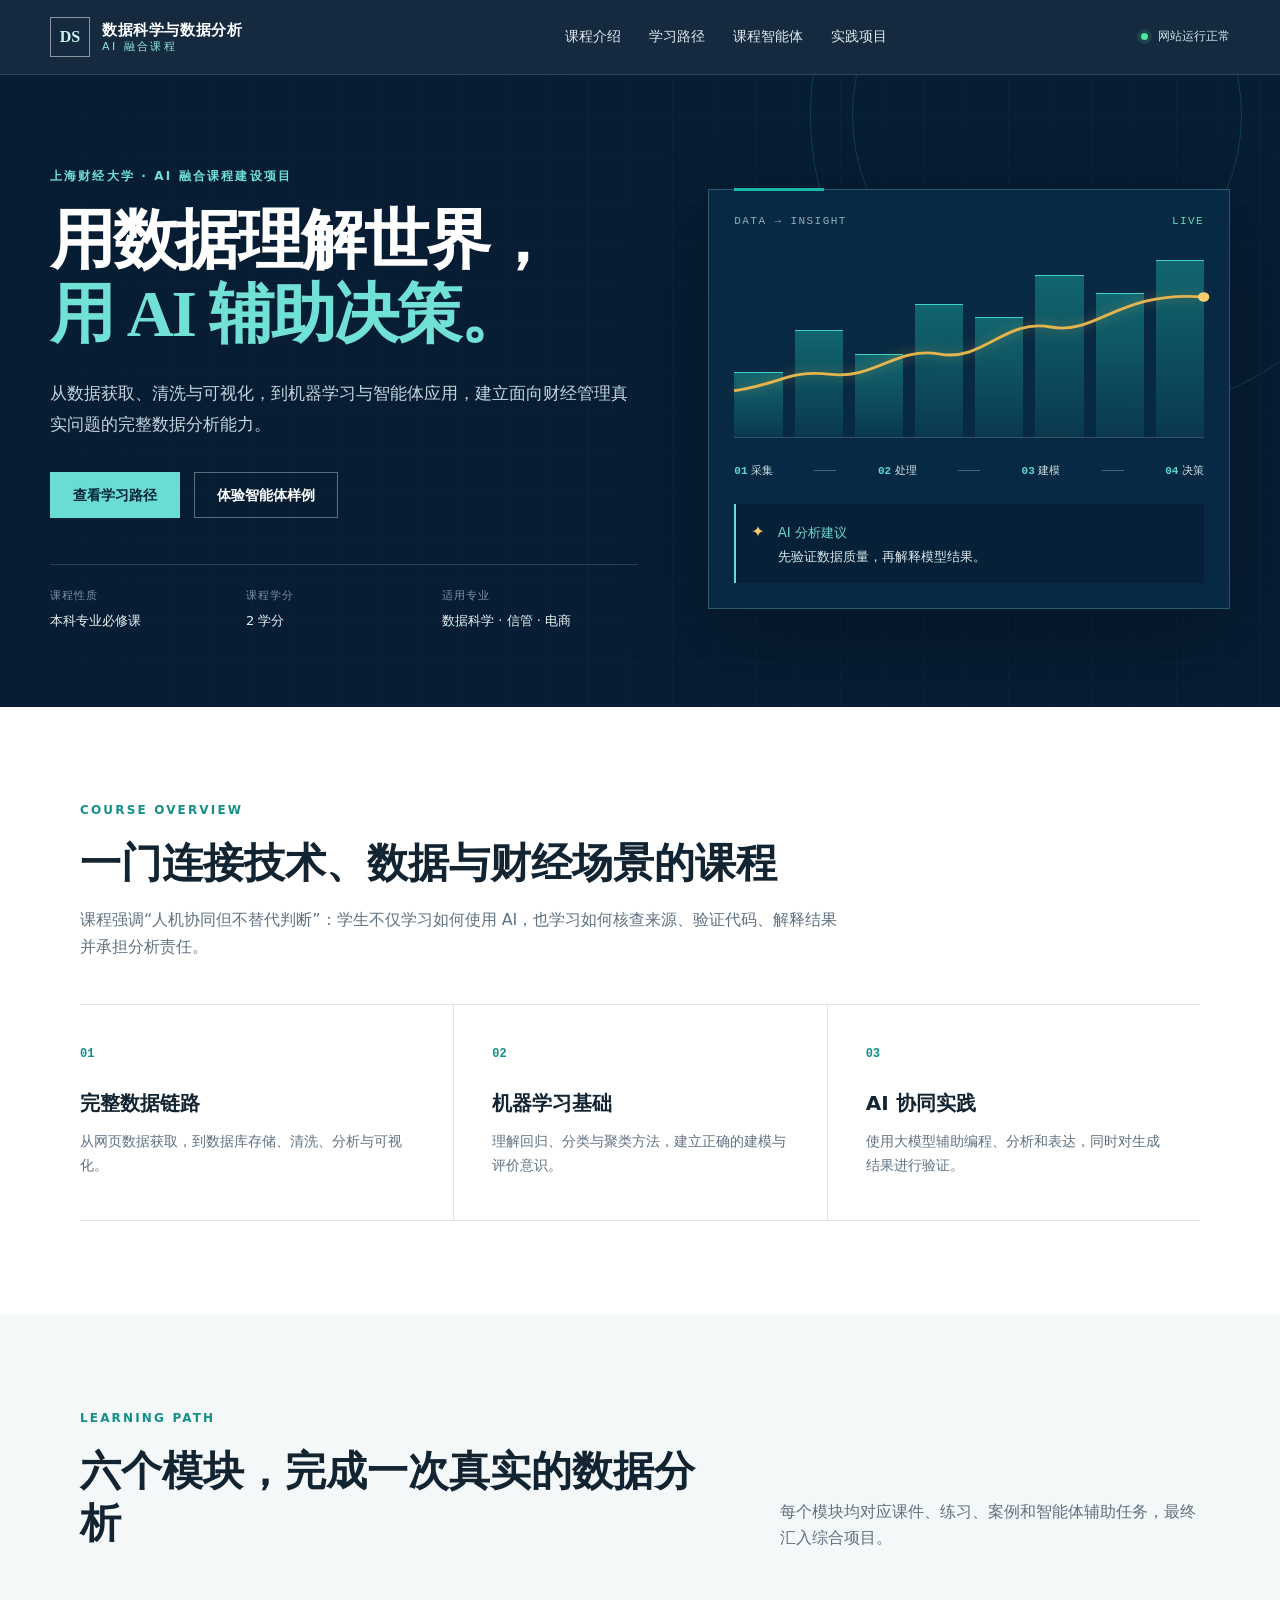
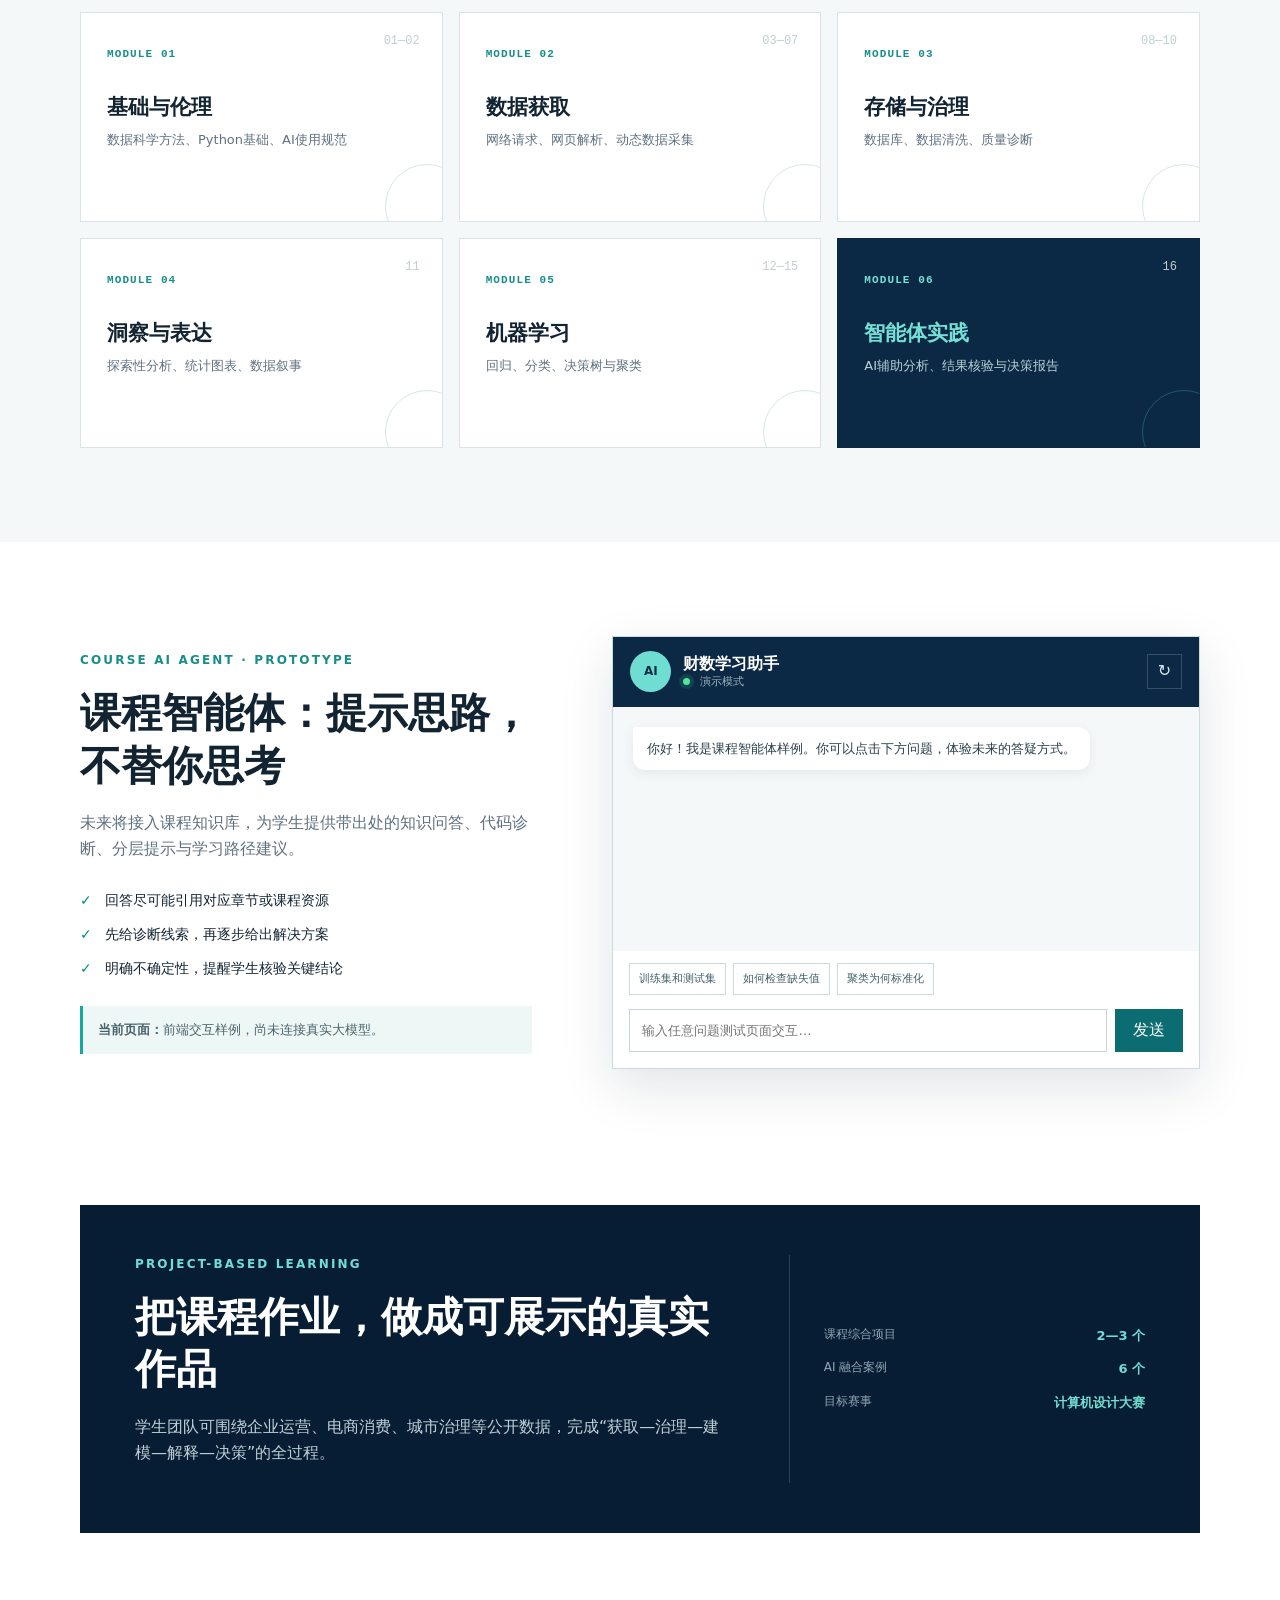
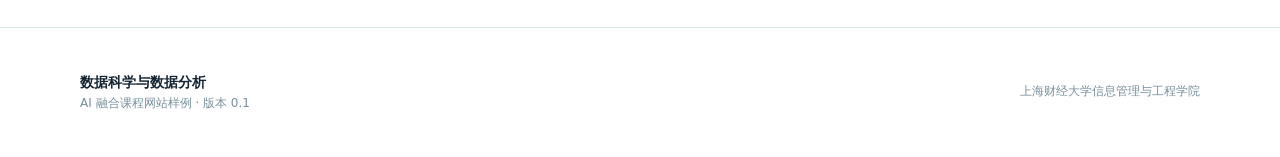
==== index.html @ c0f57ffb "Add files via upload" ====
<!doctype html>
<html lang="zh-CN">
<head>
  <meta charset="utf-8">
  <meta name="viewport" content="width=device-width, initial-scale=1">
  <meta name="description" content="上海财经大学《数据科学与数据分析》AI融合课程网站样例">
  <title>数据科学与数据分析｜AI融合课程</title>
  <link rel="stylesheet" href="styles.css">
</head>
<body>
  <a class="skip-link" href="#main">跳到主要内容</a>

  <header class="site-header">
    <div class="nav-shell">
      <a class="brand" href="#top" aria-label="返回首页顶部">
        <span class="brand-mark" aria-hidden="true">DS</span>
        <span class="brand-copy">
          <strong>数据科学与数据分析</strong>
          <small>AI 融合课程</small>
        </span>
      </a>
      <button class="menu-button" type="button" aria-expanded="false" aria-controls="main-nav">菜单</button>
      <nav id="main-nav" class="main-nav" aria-label="主导航">
        <a href="#about">课程介绍</a>
        <a href="#path">学习路径</a>
        <a href="#agent">课程智能体</a>
        <a href="#project">实践项目</a>
      </nav>
      <span class="online-badge"><i aria-hidden="true"></i> 网站运行正常</span>
    </div>
  </header>

  <main id="main">
    <section id="top" class="hero">
      <div class="hero-orbit orbit-one" aria-hidden="true"></div>
      <div class="hero-orbit orbit-two" aria-hidden="true"></div>
      <div class="hero-grid" aria-hidden="true"></div>
      <div class="hero-inner">
        <div class="hero-copy">
          <p class="eyebrow">上海财经大学 · AI 融合课程建设项目</p>
          <h1>用数据理解世界，<br><span>用 AI 辅助决策。</span></h1>
          <p class="hero-lead">从数据获取、清洗与可视化，到机器学习与智能体应用，建立面向财经管理真实问题的完整数据分析能力。</p>
          <div class="hero-actions">
            <a class="button button-primary" href="#path">查看学习路径</a>
            <a class="button button-ghost" href="#agent">体验智能体样例</a>
          </div>
          <dl class="hero-facts" aria-label="课程基本信息">
            <div><dt>课程性质</dt><dd>本科专业必修课</dd></div>
            <div><dt>课程学分</dt><dd>2 学分</dd></div>
            <div><dt>适用专业</dt><dd>数据科学 · 信管 · 电商</dd></div>
          </dl>
        </div>

        <aside class="hero-panel" aria-label="课程数据分析流程示意">
          <div class="panel-topline">
            <span>DATA → INSIGHT</span>
            <span class="panel-status">LIVE</span>
          </div>
          <div class="chart-area" aria-hidden="true">
            <div class="chart-bars">
              <i style="--height: 35%"></i><i style="--height: 58%"></i><i style="--height: 45%"></i>
              <i style="--height: 72%"></i><i style="--height: 65%"></i><i style="--height: 88%"></i>
              <i style="--height: 78%"></i><i style="--height: 96%"></i>
            </div>
            <svg class="chart-line" viewBox="0 0 420 150" preserveAspectRatio="none">
              <path d="M0 126 C45 118, 48 104, 87 109 S145 80, 184 88 S242 51, 283 60 S344 22, 420 29" />
              <circle cx="420" cy="29" r="5" />
            </svg>
          </div>
          <div class="flow-row">
            <span><b>01</b> 采集</span><i></i><span><b>02</b> 处理</span><i></i><span><b>03</b> 建模</span><i></i><span><b>04</b> 决策</span>
          </div>
          <div class="insight-card">
            <span class="spark" aria-hidden="true">✦</span>
            <div><small>AI 分析建议</small><p>先验证数据质量，再解释模型结果。</p></div>
          </div>
        </aside>
      </div>
    </section>

    <section id="about" class="section about-section">
      <div class="section-heading">
        <p class="eyebrow">COURSE OVERVIEW</p>
        <h2>一门连接技术、数据与财经场景的课程</h2>
        <p>课程强调“人机协同但不替代判断”：学生不仅学习如何使用 AI，也学习如何核查来源、验证代码、解释结果并承担分析责任。</p>
      </div>
      <div class="value-grid">
        <article><span class="number">01</span><h3>完整数据链路</h3><p>从网页数据获取，到数据库存储、清洗、分析与可视化。</p></article>
        <article><span class="number">02</span><h3>机器学习基础</h3><p>理解回归、分类与聚类方法，建立正确的建模与评价意识。</p></article>
        <article><span class="number">03</span><h3>AI 协同实践</h3><p>使用大模型辅助编程、分析和表达，同时对生成结果进行验证。</p></article>
      </div>
    </section>

    <section id="path" class="section path-section">
      <div class="section-heading heading-row">
        <div><p class="eyebrow">LEARNING PATH</p><h2>六个模块，完成一次真实的数据分析</h2></div>
        <p>每个模块均对应课件、练习、案例和智能体辅助任务，最终汇入综合项目。</p>
      </div>
      <div class="module-grid">
        <article class="module-card"><span>MODULE 01</span><b>基础与伦理</b><p>数据科学方法、Python基础、AI使用规范</p><em>01—02</em></article>
        <article class="module-card"><span>MODULE 02</span><b>数据获取</b><p>网络请求、网页解析、动态数据采集</p><em>03—07</em></article>
        <article class="module-card"><span>MODULE 03</span><b>存储与治理</b><p>数据库、数据清洗、质量诊断</p><em>08—10</em></article>
        <article class="module-card"><span>MODULE 04</span><b>洞察与表达</b><p>探索性分析、统计图表、数据叙事</p><em>11</em></article>
        <article class="module-card"><span>MODULE 05</span><b>机器学习</b><p>回归、分类、决策树与聚类</p><em>12—15</em></article>
        <article class="module-card featured"><span>MODULE 06</span><b>智能体实践</b><p>AI辅助分析、结果核验与决策报告</p><em>16</em></article>
      </div>
    </section>

    <section id="agent" class="section agent-section">
      <div class="agent-copy">
        <p class="eyebrow">COURSE AI AGENT · PROTOTYPE</p>
        <h2>课程智能体：提示思路，不替你思考</h2>
        <p>未来将接入课程知识库，为学生提供带出处的知识问答、代码诊断、分层提示与学习路径建议。</p>
        <ul>
          <li>回答尽可能引用对应章节或课程资源</li>
          <li>先给诊断线索，再逐步给出解决方案</li>
          <li>明确不确定性，提醒学生核验关键结论</li>
        </ul>
        <div class="prototype-note"><b>当前页面：</b>前端交互样例，尚未连接真实大模型。</div>
      </div>

      <div class="chat-shell" aria-label="课程智能体交互样例">
        <div class="chat-header">
          <div class="agent-avatar" aria-hidden="true">AI</div>
          <div><b>财数学习助手</b><small><i></i> 演示模式</small></div>
          <button id="reset-chat" type="button" title="重置对话">↻</button>
        </div>
        <div id="chat-messages" class="chat-messages" aria-live="polite">
          <div class="message assistant-message">你好！我是课程智能体样例。你可以点击下方问题，体验未来的答疑方式。</div>
        </div>
        <div class="suggestions" aria-label="示例问题">
          <button type="button" data-question="什么是训练集和测试集？">训练集和测试集</button>
          <button type="button" data-question="如何检查缺失值？">如何检查缺失值</button>
          <button type="button" data-question="聚类前为什么要标准化？">聚类为何标准化</button>
        </div>
        <form id="chat-form" class="chat-form">
          <label class="sr-only" for="chat-input">输入问题</label>
          <input id="chat-input" name="question" placeholder="输入任意问题测试页面交互…" autocomplete="off">
          <button type="submit">发送</button>
        </form>
      </div>
    </section>

    <section id="project" class="section project-section">
      <div class="project-banner">
        <div>
          <p class="eyebrow">PROJECT-BASED LEARNING</p>
          <h2>把课程作业，做成可展示的真实作品</h2>
          <p>学生团队可围绕企业运营、电商消费、城市治理等公开数据，完成“获取—治理—建模—解释—决策”的全过程。</p>
        </div>
        <div class="project-meta">
          <span>课程综合项目</span><strong>2—3 个</strong>
          <span>AI 融合案例</span><strong>6 个</strong>
          <span>目标赛事</span><strong>计算机设计大赛</strong>
        </div>
      </div>
    </section>
  </main>

  <footer class="site-footer">
    <div><strong>数据科学与数据分析</strong><span>AI 融合课程网站样例 · 版本 0.1</span></div>
    <p>上海财经大学信息管理与工程学院</p>
  </footer>

  <script src="app.js"></script>
</body>
</html>
---- styles.css ----
:root {
  --navy: #071d33;
  --navy-2: #0b2945;
  --blue: #0c5d86;
  --teal: #18b9ad;
  --teal-light: #c8f4ed;
  --gold: #d8a842;
  --ink: #122331;
  --muted: #607180;
  --line: #dce5e9;
  --paper: #f5f8f8;
  --white: #fff;
  --shadow: 0 18px 50px rgba(5, 34, 53, .12);
}

* { box-sizing: border-box; }
html { scroll-behavior: smooth; }
body {
  margin: 0;
  color: var(--ink);
  background: var(--white);
  font-family: "Microsoft YaHei", "PingFang SC", system-ui, sans-serif;
  line-height: 1.65;
}
button, input { font: inherit; }
a { color: inherit; }
.skip-link { position: fixed; top: -60px; left: 12px; z-index: 100; padding: 8px 12px; background: #fff; }
.skip-link:focus { top: 12px; }
.sr-only { position: absolute; width: 1px; height: 1px; overflow: hidden; clip: rect(0,0,0,0); }

.site-header {
  position: sticky;
  top: 0;
  z-index: 50;
  color: #fff;
  background: rgba(7, 29, 51, .94);
  border-bottom: 1px solid rgba(255,255,255,.12);
  backdrop-filter: blur(14px);
}
.nav-shell { width: min(1180px, calc(100% - 40px)); min-height: 74px; margin: auto; display: flex; align-items: center; gap: 28px; }
.brand { display: flex; align-items: center; gap: 12px; min-width: 260px; text-decoration: none; }
.brand-mark { display: grid; place-items: center; width: 40px; height: 40px; border: 1px solid rgba(255,255,255,.5); color: var(--teal-light); font-family: Georgia, serif; font-weight: 700; }
.brand-copy { display: flex; flex-direction: column; line-height: 1.25; }
.brand-copy strong { font-size: 15px; letter-spacing: .04em; }
.brand-copy small { color: #8ee4dc; font-size: 11px; letter-spacing: .22em; }
.main-nav { display: flex; align-items: center; justify-content: center; gap: 28px; flex: 1; }
.main-nav a { color: #dfe9ee; font-size: 14px; text-decoration: none; }
.main-nav a:hover, .main-nav a:focus { color: #70e0d5; }
.online-badge { white-space: nowrap; color: #cde4e8; font-size: 12px; }
.online-badge i, .chat-header small i { display: inline-block; width: 7px; height: 7px; margin-right: 6px; border-radius: 50%; background: #50e69e; box-shadow: 0 0 0 4px rgba(80,230,158,.13); }
.menu-button { display: none; color: #fff; border: 1px solid rgba(255,255,255,.3); background: transparent; }

.hero { position: relative; overflow: hidden; color: #fff; background: var(--navy); }
.hero-grid { position: absolute; inset: 0; opacity: .12; background-image: linear-gradient(rgba(255,255,255,.15) 1px, transparent 1px), linear-gradient(90deg, rgba(255,255,255,.15) 1px, transparent 1px); background-size: 42px 42px; mask-image: linear-gradient(to right, transparent, #000 48%, #000); }
.hero-orbit { position: absolute; border: 1px solid rgba(50,213,196,.18); border-radius: 50%; }
.orbit-one { width: 600px; height: 600px; right: -130px; top: -260px; }
.orbit-two { width: 390px; height: 390px; right: 38px; top: -155px; }
.hero-inner { position: relative; width: min(1180px, calc(100% - 40px)); min-height: 630px; margin: auto; padding: 92px 0 76px; display: grid; grid-template-columns: 1.06fr .94fr; gap: 70px; align-items: center; }
.eyebrow { margin: 0 0 16px; color: #168e89; font-size: 12px; font-weight: 700; letter-spacing: .18em; }
.hero .eyebrow, .project-banner .eyebrow { color: #70e0d5; }
.hero h1 { margin: 0; max-width: 680px; font-family: Georgia, "Songti SC", serif; font-size: clamp(45px, 5.1vw, 73px); line-height: 1.14; letter-spacing: -.035em; }
.hero h1 span { color: #71e0d5; }
.hero-lead { max-width: 650px; margin: 26px 0 32px; color: #c4d5dd; font-size: 17px; line-height: 1.85; }
.hero-actions { display: flex; gap: 14px; }
.button { display: inline-flex; min-height: 46px; padding: 0 22px; align-items: center; justify-content: center; border: 1px solid transparent; text-decoration: none; font-size: 14px; font-weight: 700; }
.button-primary { color: #06243a; background: #69ddd2; }
.button-primary:hover { background: #8ce8df; }
.button-ghost { color: #fff; border-color: rgba(255,255,255,.35); }
.button-ghost:hover { border-color: #69ddd2; }
.hero-facts { margin: 46px 0 0; padding-top: 22px; display: grid; grid-template-columns: repeat(3, 1fr); border-top: 1px solid rgba(255,255,255,.15); }
.hero-facts div { padding-right: 20px; }
.hero-facts dt { color: #7893a4; font-size: 11px; letter-spacing: .1em; }
.hero-facts dd { margin: 4px 0 0; color: #e9f2f5; font-size: 13px; }

.hero-panel { position: relative; padding: 25px; border: 1px solid rgba(144,232,222,.25); background: rgba(10,47,74,.74); box-shadow: 0 30px 80px rgba(0,0,0,.25); backdrop-filter: blur(10px); }
.hero-panel::before { content: ""; position: absolute; width: 90px; height: 3px; left: 25px; top: -2px; background: var(--teal); }
.panel-topline { display: flex; justify-content: space-between; color: #91adba; font: 11px/1.2 Consolas, monospace; letter-spacing: .13em; }
.panel-status { color: #57dfa6; }
.chart-area { position: relative; height: 185px; margin-top: 24px; border-bottom: 1px solid rgba(255,255,255,.18); }
.chart-bars { position: absolute; inset: 0; display: flex; align-items: flex-end; gap: 12px; }
.chart-bars i { flex: 1; height: var(--height); background: linear-gradient(to top, rgba(28,185,174,.11), rgba(28,185,174,.42)); border-top: 1px solid #42d1c5; }
.chart-line { position: absolute; inset: 16px 0 0; width: 100%; height: 145px; overflow: visible; }
.chart-line path { fill: none; stroke: #e4b44e; stroke-width: 3; filter: drop-shadow(0 0 6px rgba(228,180,78,.45)); }
.chart-line circle { fill: #f6cf72; }
.flow-row { display: flex; align-items: center; justify-content: space-between; margin: 24px 0; color: #cfe0e5; font-size: 11px; }
.flow-row span { white-space: nowrap; }
.flow-row b { color: #5cd6cb; font-family: Consolas, monospace; }
.flow-row i { width: 22px; height: 1px; background: #45637a; }
.insight-card { display: flex; gap: 13px; padding: 15px; color: #dce9ed; background: rgba(7,29,51,.65); border-left: 2px solid #62ddd1; }
.spark { color: #f0c86d; }
.insight-card small { color: #6fd8d0; }
.insight-card p { margin: 1px 0 0; font-size: 13px; }

.section { width: min(1120px, calc(100% - 40px)); margin: auto; padding: 94px 0; }
.section-heading { max-width: 760px; margin-bottom: 44px; }
.section-heading h2, .agent-copy h2, .project-banner h2 { margin: 0 0 18px; font-family: Georgia, "Songti SC", serif; font-size: clamp(31px, 3.2vw, 43px); line-height: 1.28; }
.section-heading > p:last-child, .heading-row > p { color: var(--muted); }
.value-grid { display: grid; grid-template-columns: repeat(3, 1fr); border-top: 1px solid var(--line); border-bottom: 1px solid var(--line); }
.value-grid article { min-height: 215px; padding: 34px 38px 30px 0; }
.value-grid article + article { padding-left: 38px; border-left: 1px solid var(--line); }
.number { color: #0e9189; font: 700 12px/1 Consolas, monospace; }
.value-grid h3 { margin: 22px 0 10px; font-size: 20px; }
.value-grid p { margin: 0; color: var(--muted); font-size: 14px; }

.path-section { width: 100%; padding-left: max(20px, calc((100% - 1120px)/2)); padding-right: max(20px, calc((100% - 1120px)/2)); background: var(--paper); }
.heading-row { max-width: none; display: grid; grid-template-columns: 1.2fr .8fr; gap: 70px; align-items: end; }
.module-grid { display: grid; grid-template-columns: repeat(3, 1fr); gap: 16px; }
.module-card { position: relative; min-height: 210px; padding: 26px; overflow: hidden; border: 1px solid #dae4e6; background: #fff; }
.module-card::after { content: ""; position: absolute; right: -27px; bottom: -27px; width: 82px; height: 82px; border: 1px solid #d9e6e7; border-radius: 50%; }
.module-card span { color: #168e89; font: 700 11px/1 Consolas, monospace; letter-spacing: .1em; }
.module-card b { display: block; margin: 29px 0 8px; font: 700 21px/1.3 Georgia, "Songti SC", serif; }
.module-card p { margin: 0; max-width: 240px; color: var(--muted); font-size: 13px; }
.module-card em { position: absolute; right: 22px; top: 22px; color: #c3ced1; font: normal 12px/1 Consolas, monospace; }
.module-card.featured { color: #fff; border-color: var(--navy-2); background: var(--navy-2); }
.module-card.featured span, .module-card.featured b { color: #75e0d6; }
.module-card.featured p { color: #bdd1d9; }
.module-card.featured::after { border-color: rgba(117,224,214,.24); }

.agent-section { display: grid; grid-template-columns: .87fr 1.13fr; gap: 80px; align-items: center; }
.agent-copy > p:not(.eyebrow) { color: var(--muted); }
.agent-copy ul { margin: 26px 0; padding: 0; list-style: none; }
.agent-copy li { position: relative; margin: 11px 0; padding-left: 25px; font-size: 14px; }
.agent-copy li::before { content: "✓"; position: absolute; left: 0; color: #07897f; font-weight: 700; }
.prototype-note { padding: 13px 15px; color: #4c636d; background: #edf7f5; border-left: 3px solid #16a89e; font-size: 13px; }
.chat-shell { overflow: hidden; border: 1px solid #cbdadd; background: #fff; box-shadow: var(--shadow); }
.chat-header { min-height: 70px; padding: 13px 17px; display: flex; align-items: center; gap: 12px; color: #fff; background: var(--navy-2); }
.agent-avatar { display: grid; place-items: center; width: 41px; height: 41px; border-radius: 50%; color: #073047; background: #70ddd3; font-size: 12px; font-weight: 800; }
.chat-header > div:nth-child(2) { display: flex; flex: 1; flex-direction: column; line-height: 1.35; }
.chat-header small { color: #9eb5c0; font-size: 11px; }
.chat-header button { width: 35px; height: 35px; color: #dce9ed; border: 1px solid rgba(255,255,255,.18); background: transparent; cursor: pointer; }
.chat-messages { min-height: 244px; max-height: 300px; padding: 20px; overflow-y: auto; background: #f5f8f8; }
.message { width: fit-content; max-width: 84%; margin-bottom: 12px; padding: 11px 14px; border-radius: 2px 12px 12px 12px; font-size: 13px; }
.assistant-message { color: #29404b; background: #fff; box-shadow: 0 3px 12px rgba(14,53,73,.08); }
.user-message { margin-left: auto; color: #fff; background: #0d6d76; border-radius: 12px 2px 12px 12px; }
.suggestions { padding: 12px 16px 4px; display: flex; gap: 7px; flex-wrap: wrap; background: #fff; }
.suggestions button { padding: 6px 9px; color: #41616c; border: 1px solid #cadadd; background: #fff; font-size: 11px; cursor: pointer; }
.suggestions button:hover { color: #087f77; border-color: #40bdb3; }
.chat-form { padding: 10px 16px 16px; display: flex; gap: 8px; }
.chat-form input { min-width: 0; flex: 1; padding: 10px 12px; border: 1px solid #c8d5d9; outline: none; font-size: 13px; }
.chat-form input:focus { border-color: #119d93; box-shadow: 0 0 0 3px rgba(17,157,147,.1); }
.chat-form button { padding: 0 18px; color: #fff; border: 0; background: #0b6d72; cursor: pointer; }

.project-section { padding-top: 42px; }
.project-banner { padding: 50px 55px; display: grid; grid-template-columns: 1.25fr .75fr; gap: 60px; color: #fff; background: var(--navy); }
.project-banner > div > p:last-child { max-width: 650px; color: #bfd0d8; }
.project-meta { display: grid; grid-template-columns: 1fr auto; align-content: center; gap: 12px 24px; padding-left: 34px; border-left: 1px solid rgba(255,255,255,.16); }
.project-meta span { color: #8ca8b5; font-size: 12px; }
.project-meta strong { color: #73ddd3; text-align: right; font-size: 13px; }
.site-footer { min-height: 130px; padding: 35px max(20px, calc((100% - 1120px)/2)); display: flex; align-items: center; justify-content: space-between; color: #78909c; border-top: 1px solid var(--line); font-size: 12px; }
.site-footer div { display: flex; flex-direction: column; }
.site-footer strong { color: var(--ink); font-size: 14px; }
.site-footer p { margin: 0; }

@media (max-width: 920px) {
  .online-badge { display: none; }
  .hero-inner { grid-template-columns: 1fr; gap: 50px; padding-top: 70px; }
  .hero-panel { max-width: 610px; }
  .agent-section { grid-template-columns: 1fr; gap: 42px; }
  .project-banner { grid-template-columns: 1fr; gap: 30px; }
  .project-meta { padding: 25px 0 0; border-left: 0; border-top: 1px solid rgba(255,255,255,.16); }
}

@media (max-width: 700px) {
  .nav-shell { min-height: 66px; flex-wrap: wrap; padding: 10px 0; }
  .brand { min-width: 0; flex: 1; }
  .brand-copy strong { font-size: 13px; }
  .menu-button { display: block; padding: 6px 10px; }
  .main-nav { display: none; flex-basis: 100%; padding: 10px 0 4px; justify-content: flex-start; gap: 0; flex-direction: column; align-items: stretch; }
  .main-nav.open { display: flex; }
  .main-nav a { padding: 8px 0; }
  .hero-inner { min-height: auto; }
  .hero-facts { grid-template-columns: 1fr; gap: 15px; }
  .hero-facts div { display: grid; grid-template-columns: 100px 1fr; }
  .hero-facts dd { margin: 0; }
  .value-grid, .module-grid { grid-template-columns: 1fr; }
  .value-grid article, .value-grid article + article { min-height: auto; padding: 28px 0; border-left: 0; border-top: 1px solid var(--line); }
  .heading-row { grid-template-columns: 1fr; gap: 0; }
  .section { padding-top: 72px; padding-bottom: 72px; }
  .project-banner { padding: 38px 26px; }
  .site-footer { padding-top: 28px; padding-bottom: 28px; align-items: flex-start; gap: 18px; flex-direction: column; }
}

@media (prefers-reduced-motion: reduce) { html { scroll-behavior: auto; } }
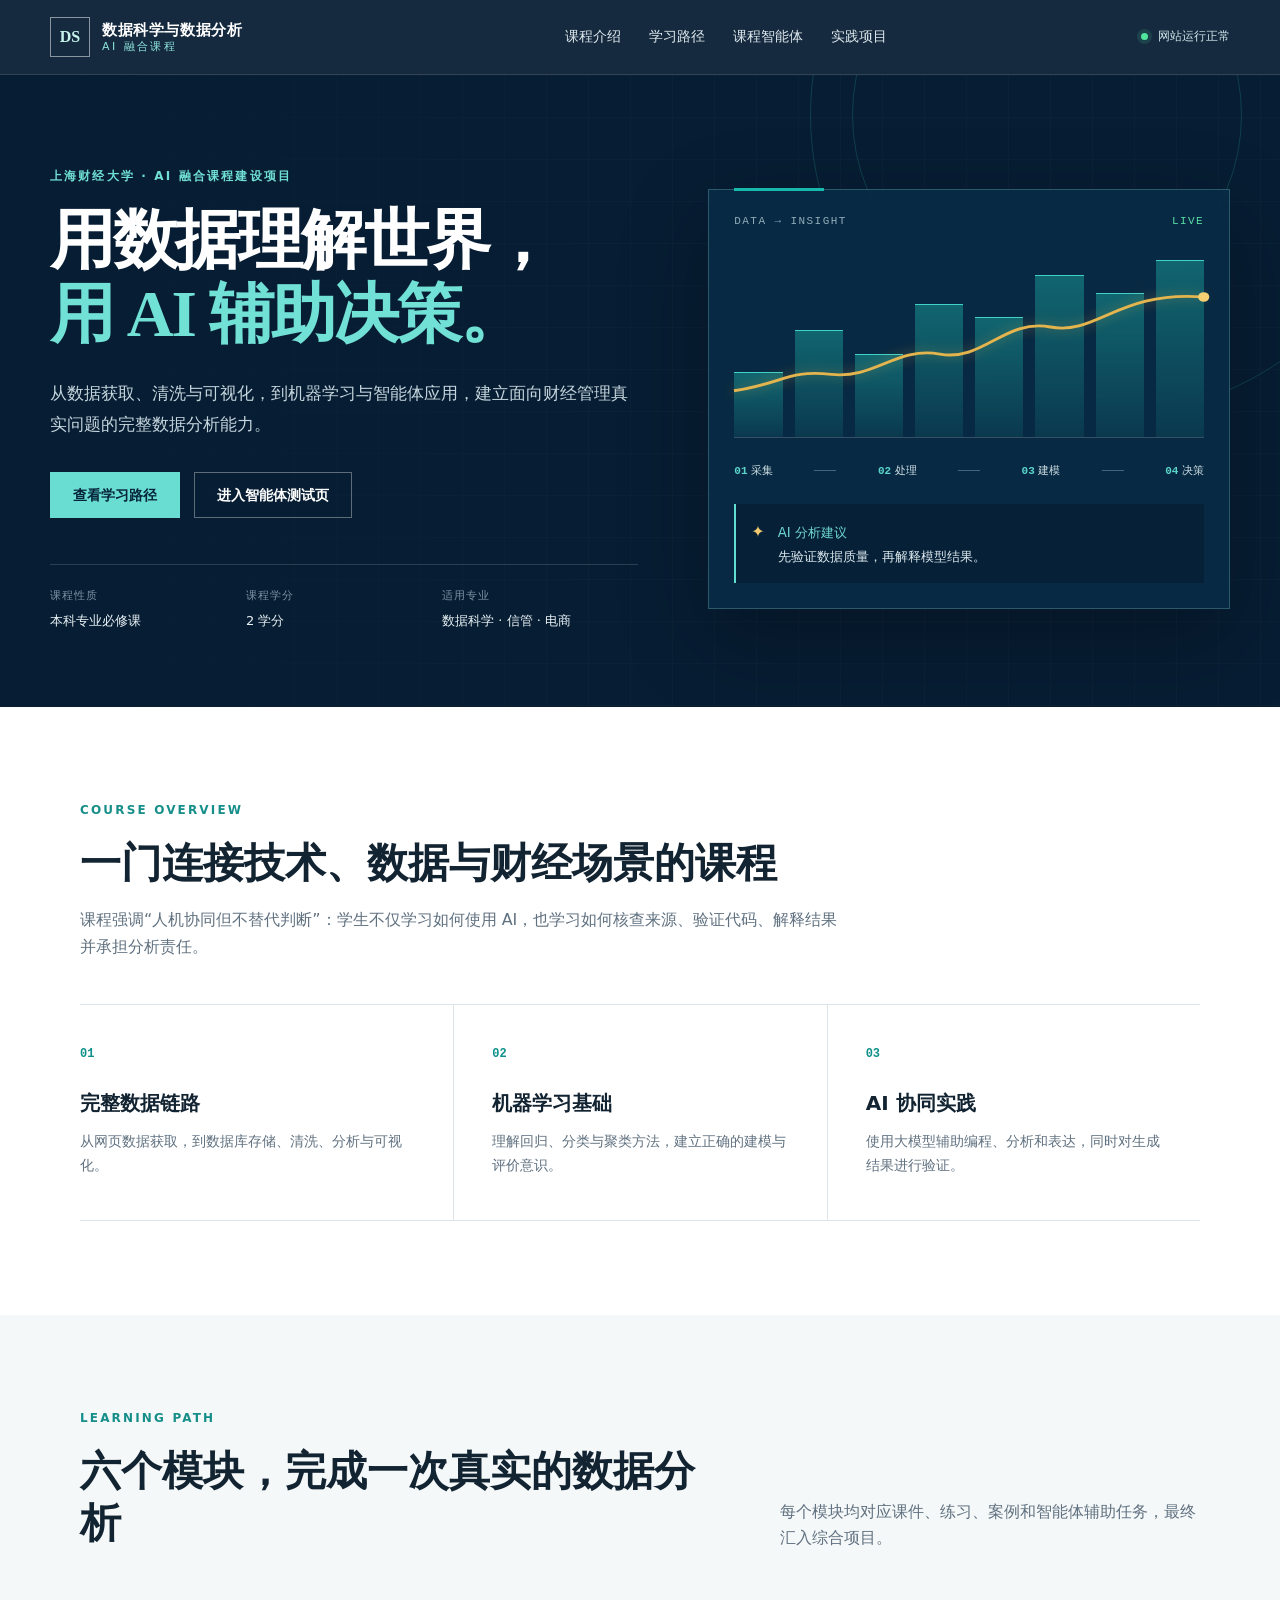
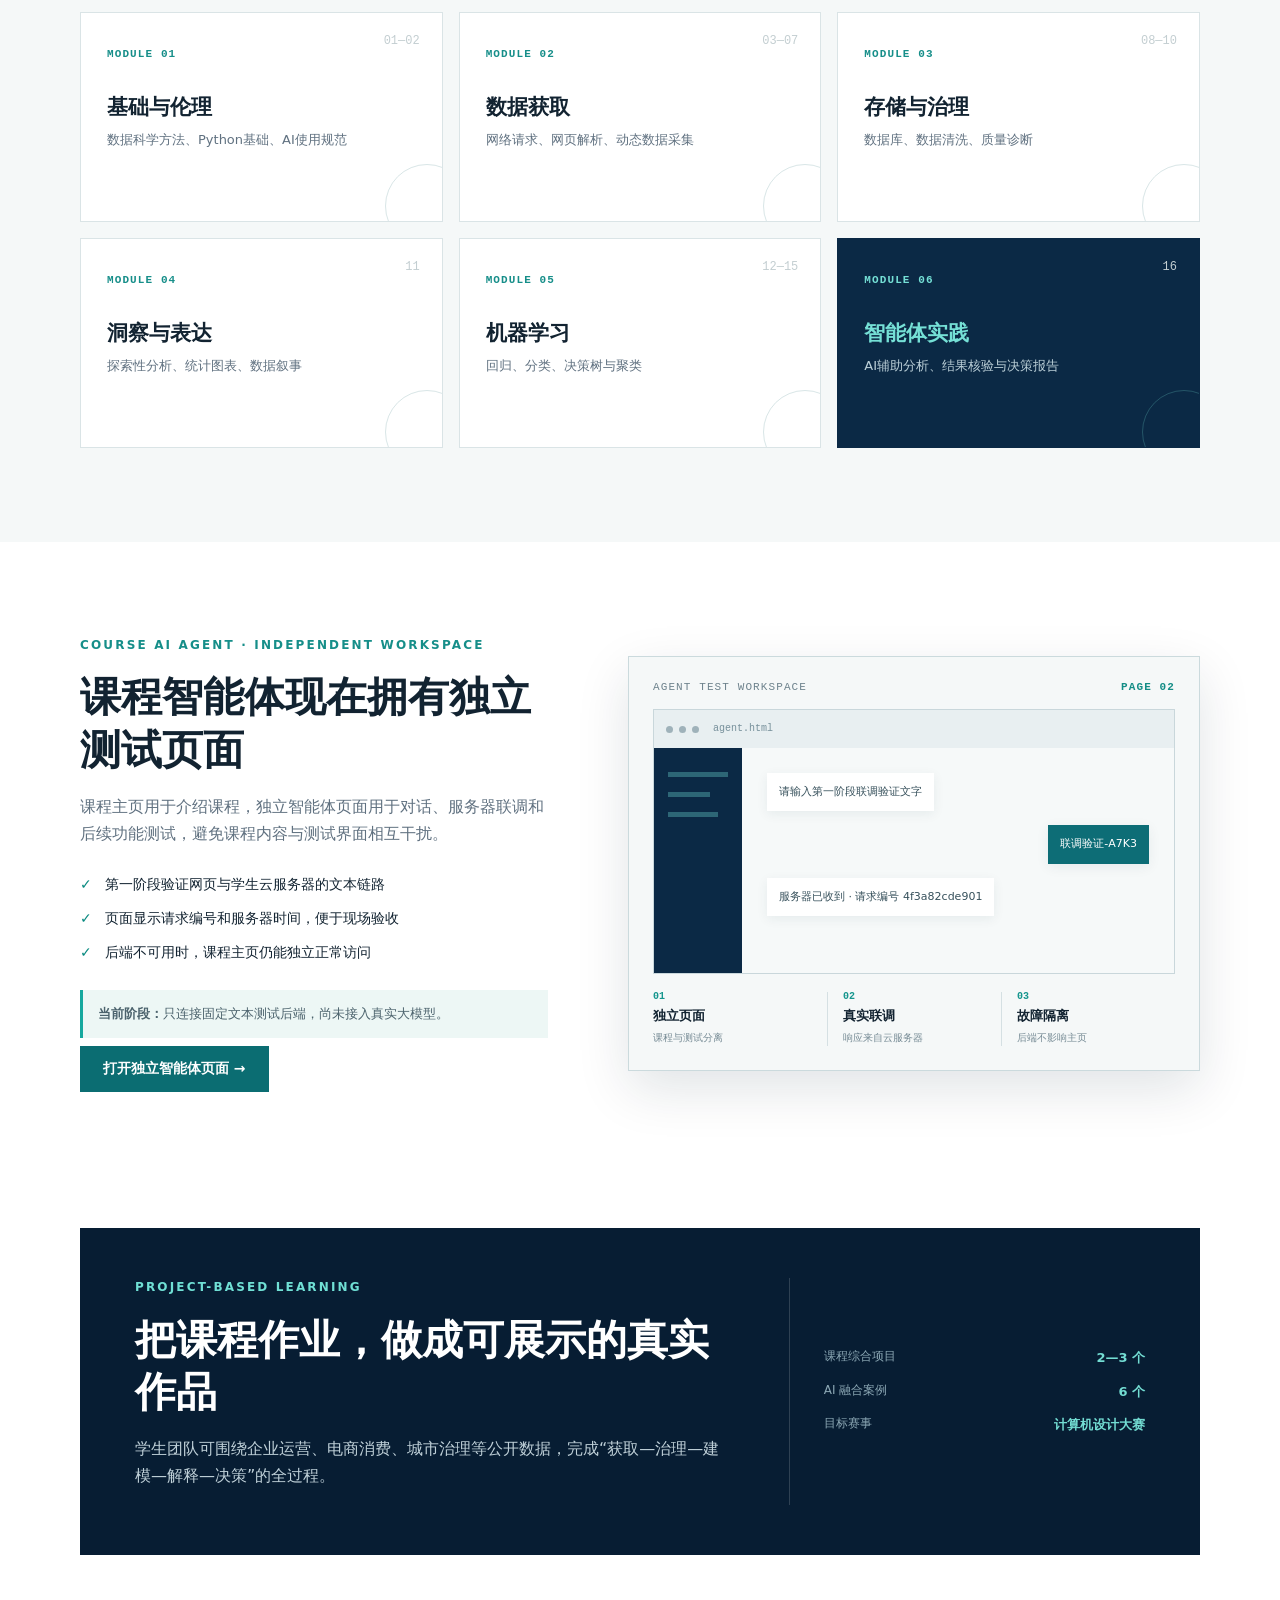
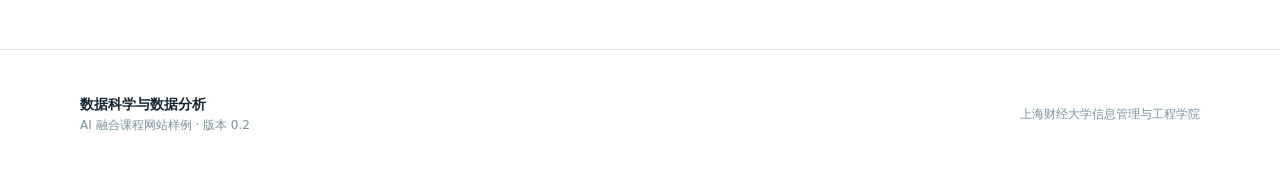
==== commit 2c1eb25f: "Add files via upload" ====
--- a/index.html
+++ b/index.html
@@ -23,7 +23,7 @@
       <nav id="main-nav" class="main-nav" aria-label="主导航">
         <a href="#about">课程介绍</a>
         <a href="#path">学习路径</a>
-        <a href="#agent">课程智能体</a>
+        <a href="agent.html">课程智能体</a>
         <a href="#project">实践项目</a>
       </nav>
       <span class="online-badge"><i aria-hidden="true"></i> 网站运行正常</span>
@@ -42,7 +42,7 @@
           <p class="hero-lead">从数据获取、清洗与可视化，到机器学习与智能体应用，建立面向财经管理真实问题的完整数据分析能力。</p>
           <div class="hero-actions">
             <a class="button button-primary" href="#path">查看学习路径</a>
-            <a class="button button-ghost" href="#agent">体验智能体样例</a>
+            <a class="button button-ghost" href="agent.html">进入智能体测试页</a>
           </div>
           <dl class="hero-facts" aria-label="课程基本信息">
             <div><dt>课程性质</dt><dd>本科专业必修课</dd></div>
@@ -106,39 +106,39 @@
       </div>
     </section>
 
-    <section id="agent" class="section agent-section">
+    <section id="agent" class="section agent-section agent-entry-section">
       <div class="agent-copy">
-        <p class="eyebrow">COURSE AI AGENT · PROTOTYPE</p>
-        <h2>课程智能体：提示思路，不替你思考</h2>
-        <p>未来将接入课程知识库，为学生提供带出处的知识问答、代码诊断、分层提示与学习路径建议。</p>
+        <p class="eyebrow">COURSE AI AGENT · INDEPENDENT WORKSPACE</p>
+        <h2>课程智能体现在拥有独立测试页面</h2>
+        <p>课程主页用于介绍课程，独立智能体页面用于对话、服务器联调和后续功能测试，避免课程内容与测试界面相互干扰。</p>
         <ul>
-          <li>回答尽可能引用对应章节或课程资源</li>
-          <li>先给诊断线索，再逐步给出解决方案</li>
-          <li>明确不确定性，提醒学生核验关键结论</li>
+          <li>第一阶段验证网页与学生云服务器的文本链路</li>
+          <li>页面显示请求编号和服务器时间，便于现场验收</li>
+          <li>后端不可用时，课程主页仍能独立正常访问</li>
         </ul>
-        <div class="prototype-note"><b>当前页面：</b>前端交互样例，尚未连接真实大模型。</div>
+        <div class="prototype-note"><b>当前阶段：</b>只连接固定文本测试后端，尚未接入真实大模型。</div>
+        <a class="button button-agent" href="agent.html">打开独立智能体页面 →</a>
       </div>
 
-      <div class="chat-shell" aria-label="课程智能体交互样例">
-        <div class="chat-header">
-          <div class="agent-avatar" aria-hidden="true">AI</div>
-          <div><b>财数学习助手</b><small><i></i> 演示模式</small></div>
-          <button id="reset-chat" type="button" title="重置对话">↻</button>
+      <aside class="agent-entry-card" aria-label="独立智能体页面说明">
+        <div class="entry-card-topline"><span>AGENT TEST WORKSPACE</span><b>PAGE 02</b></div>
+        <div class="entry-window" aria-hidden="true">
+          <div class="entry-window-header"><i></i><i></i><i></i><span>agent.html</span></div>
+          <div class="entry-window-body">
+            <div class="entry-side"><span></span><span></span><span></span></div>
+            <div class="entry-chat">
+              <p class="entry-message">请输入第一阶段联调验证文字</p>
+              <p class="entry-message entry-message-user">联调验证-A7K3</p>
+              <p class="entry-message">服务器已收到 · 请求编号 4f3a82cde901</p>
+            </div>
+          </div>
         </div>
-        <div id="chat-messages" class="chat-messages" aria-live="polite">
-          <div class="message assistant-message">你好！我是课程智能体样例。你可以点击下方问题，体验未来的答疑方式。</div>
+        <div class="entry-stats">
+          <div><span>01</span><b>独立页面</b><small>课程与测试分离</small></div>
+          <div><span>02</span><b>真实联调</b><small>响应来自云服务器</small></div>
+          <div><span>03</span><b>故障隔离</b><small>后端不影响主页</small></div>
         </div>
-        <div class="suggestions" aria-label="示例问题">
-          <button type="button" data-question="什么是训练集和测试集？">训练集和测试集</button>
-          <button type="button" data-question="如何检查缺失值？">如何检查缺失值</button>
-          <button type="button" data-question="聚类前为什么要标准化？">聚类为何标准化</button>
-        </div>
-        <form id="chat-form" class="chat-form">
-          <label class="sr-only" for="chat-input">输入问题</label>
-          <input id="chat-input" name="question" placeholder="输入任意问题测试页面交互…" autocomplete="off">
-          <button type="submit">发送</button>
-        </form>
-      </div>
+      </aside>
     </section>
 
     <section id="project" class="section project-section">
@@ -158,7 +158,7 @@
   </main>
 
   <footer class="site-footer">
-    <div><strong>数据科学与数据分析</strong><span>AI 融合课程网站样例 · 版本 0.1</span></div>
+    <div><strong>数据科学与数据分析</strong><span>AI 融合课程网站样例 · 版本 0.2</span></div>
     <p>上海财经大学信息管理与工程学院</p>
   </footer>
 
--- a/styles.css
+++ b/styles.css
@@ -46,6 +46,7 @@
 .main-nav { display: flex; align-items: center; justify-content: center; gap: 28px; flex: 1; }
 .main-nav a { color: #dfe9ee; font-size: 14px; text-decoration: none; }
 .main-nav a:hover, .main-nav a:focus { color: #70e0d5; }
+.main-nav a.nav-active { color: #70e0d5; }
 .online-badge { white-space: nowrap; color: #cde4e8; font-size: 12px; }
 .online-badge i, .chat-header small i { display: inline-block; width: 7px; height: 7px; margin-right: 6px; border-radius: 50%; background: #50e69e; box-shadow: 0 0 0 4px rgba(80,230,158,.13); }
 .menu-button { display: none; color: #fff; border: 1px solid rgba(255,255,255,.3); background: transparent; }
@@ -67,6 +68,8 @@
 .button-primary:hover { background: #8ce8df; }
 .button-ghost { color: #fff; border-color: rgba(255,255,255,.35); }
 .button-ghost:hover { border-color: #69ddd2; }
+.button-agent { margin-top: 8px; color: #fff; background: #0b6d72; }
+.button-agent:hover { background: #09575b; }
 .hero-facts { margin: 46px 0 0; padding-top: 22px; display: grid; grid-template-columns: repeat(3, 1fr); border-top: 1px solid rgba(255,255,255,.15); }
 .hero-facts div { padding-right: 20px; }
 .hero-facts dt { color: #7893a4; font-size: 11px; letter-spacing: .1em; }
@@ -117,11 +120,33 @@
 .module-card.featured::after { border-color: rgba(117,224,214,.24); }
 
 .agent-section { display: grid; grid-template-columns: .87fr 1.13fr; gap: 80px; align-items: center; }
+.agent-entry-section { grid-template-columns: .9fr 1.1fr; }
 .agent-copy > p:not(.eyebrow) { color: var(--muted); }
 .agent-copy ul { margin: 26px 0; padding: 0; list-style: none; }
 .agent-copy li { position: relative; margin: 11px 0; padding-left: 25px; font-size: 14px; }
 .agent-copy li::before { content: "✓"; position: absolute; left: 0; color: #07897f; font-weight: 700; }
 .prototype-note { padding: 13px 15px; color: #4c636d; background: #edf7f5; border-left: 3px solid #16a89e; font-size: 13px; }
+.agent-entry-card { padding: 24px; border: 1px solid #cbdadd; background: #f5f8f8; box-shadow: var(--shadow); }
+.entry-card-topline { margin-bottom: 15px; display: flex; justify-content: space-between; color: #6d828c; font: 11px/1.2 Consolas, monospace; letter-spacing: .1em; }
+.entry-card-topline b { color: #148d86; }
+.entry-window { overflow: hidden; border: 1px solid #c9d7db; background: #fff; }
+.entry-window-header { height: 38px; padding: 0 12px; display: flex; align-items: center; gap: 6px; color: #77909b; background: #e8eff1; font: 10px/1 Consolas, monospace; }
+.entry-window-header i { width: 7px; height: 7px; border-radius: 50%; background: #9fb2ba; }
+.entry-window-header span { margin-left: 8px; }
+.entry-window-body { min-height: 225px; display: grid; grid-template-columns: 88px 1fr; }
+.entry-side { padding: 24px 14px; display: flex; flex-direction: column; gap: 15px; background: var(--navy-2); }
+.entry-side span { height: 5px; background: rgba(112,221,211,.34); }
+.entry-side span:nth-child(2) { width: 70%; }
+.entry-side span:nth-child(3) { width: 84%; }
+.entry-chat { padding: 25px; background: #f6f9f9; }
+.entry-message { width: fit-content; max-width: 88%; margin: 0 0 14px; padding: 10px 12px; color: #36505b; background: #fff; box-shadow: 0 3px 12px rgba(14,53,73,.07); font-size: 11px; }
+.entry-message-user { margin-left: auto; color: #fff; background: #0d6d76; }
+.entry-stats { display: grid; grid-template-columns: repeat(3, 1fr); margin-top: 18px; }
+.entry-stats div { display: flex; flex-direction: column; gap: 3px; }
+.entry-stats div + div { padding-left: 15px; border-left: 1px solid #d5e0e3; }
+.entry-stats span { color: #15968e; font: 700 10px/1 Consolas, monospace; }
+.entry-stats b { font-size: 13px; }
+.entry-stats small { color: #758a94; font-size: 10px; }
 .chat-shell { overflow: hidden; border: 1px solid #cbdadd; background: #fff; box-shadow: var(--shadow); }
 .chat-header { min-height: 70px; padding: 13px 17px; display: flex; align-items: center; gap: 12px; color: #fff; background: var(--navy-2); }
 .agent-avatar { display: grid; place-items: center; width: 41px; height: 41px; border-radius: 50%; color: #073047; background: #70ddd3; font-size: 12px; font-weight: 800; }
@@ -130,15 +155,59 @@
 .chat-header button { width: 35px; height: 35px; color: #dce9ed; border: 1px solid rgba(255,255,255,.18); background: transparent; cursor: pointer; }
 .chat-messages { min-height: 244px; max-height: 300px; padding: 20px; overflow-y: auto; background: #f5f8f8; }
 .message { width: fit-content; max-width: 84%; margin-bottom: 12px; padding: 11px 14px; border-radius: 2px 12px 12px 12px; font-size: 13px; }
+.message-meta { display: block; margin-top: 7px; color: #71858e; font: 10px/1.45 Consolas, monospace; }
 .assistant-message { color: #29404b; background: #fff; box-shadow: 0 3px 12px rgba(14,53,73,.08); }
 .user-message { margin-left: auto; color: #fff; background: #0d6d76; border-radius: 12px 2px 12px 12px; }
 .suggestions { padding: 12px 16px 4px; display: flex; gap: 7px; flex-wrap: wrap; background: #fff; }
 .suggestions button { padding: 6px 9px; color: #41616c; border: 1px solid #cadadd; background: #fff; font-size: 11px; cursor: pointer; }
 .suggestions button:hover { color: #087f77; border-color: #40bdb3; }
+.suggestions span { padding: 5px 8px; color: #55717b; font-size: 11px; }
 .chat-form { padding: 10px 16px 16px; display: flex; gap: 8px; }
 .chat-form input { min-width: 0; flex: 1; padding: 10px 12px; border: 1px solid #c8d5d9; outline: none; font-size: 13px; }
 .chat-form input:focus { border-color: #119d93; box-shadow: 0 0 0 3px rgba(17,157,147,.1); }
+.chat-form textarea { min-width: 0; flex: 1; padding: 11px 12px; resize: vertical; border: 1px solid #c8d5d9; outline: none; font-size: 13px; line-height: 1.55; }
+.chat-form textarea:focus { border-color: #119d93; box-shadow: 0 0 0 3px rgba(17,157,147,.1); }
 .chat-form button { padding: 0 18px; color: #fff; border: 0; background: #0b6d72; cursor: pointer; }
+.chat-form button:disabled, .chat-form textarea:disabled { cursor: wait; opacity: .65; }
+
+.agent-page-body { min-height: 100vh; background: #eef4f4; }
+.back-home-link { white-space: nowrap; color: #cde4e8; font-size: 12px; text-decoration: none; }
+.back-home-link:hover { color: #70e0d5; }
+.agent-page-main { width: min(1220px, calc(100% - 40px)); margin: auto; padding: 58px 0 70px; }
+.agent-page-intro { margin-bottom: 30px; display: grid; grid-template-columns: 1fr auto; gap: 50px; align-items: end; }
+.agent-page-intro h1 { margin: 0 0 14px; font-family: Georgia, "Songti SC", serif; font-size: clamp(34px, 4vw, 52px); line-height: 1.2; }
+.agent-page-intro > div:first-child > p:last-child { max-width: 780px; margin: 0; color: var(--muted); }
+.phase-badge { min-width: 245px; padding: 20px 22px; display: flex; flex-direction: column; color: #fff; background: var(--navy-2); border-left: 3px solid var(--teal); }
+.phase-badge span { color: #8ea8b4; font-size: 11px; letter-spacing: .12em; }
+.phase-badge strong { margin: 5px 0 2px; color: #72dfd4; font-size: 17px; }
+.phase-badge small { color: #bed0d7; }
+.agent-workspace { display: grid; grid-template-columns: 300px minmax(0, 1fr); gap: 20px; align-items: stretch; }
+.test-sidebar { display: flex; flex-direction: column; gap: 14px; }
+.status-panel, .test-guide, .safety-note { padding: 22px; border: 1px solid #d2dfe1; background: #fff; }
+.sidebar-label { margin: 0 0 15px; color: #168e89; font: 700 10px/1 Consolas, monospace; letter-spacing: .13em; }
+.server-status { display: flex; align-items: flex-start; gap: 10px; color: #27424d; font-size: 13px; }
+.server-status i { flex: 0 0 auto; width: 9px; height: 9px; margin-top: 6px; border-radius: 50%; background: #a7b4ba; box-shadow: 0 0 0 4px rgba(167,180,186,.15); }
+.server-status i[data-state="checking"] { background: #d8a842; box-shadow: 0 0 0 4px rgba(216,168,66,.15); }
+.server-status i[data-state="online"] { background: #22b979; box-shadow: 0 0 0 4px rgba(34,185,121,.15); }
+.server-status i[data-state="error"] { background: #d85555; box-shadow: 0 0 0 4px rgba(216,85,85,.15); }
+.connection-details { margin: 20px 0 0; }
+.connection-details div { padding: 10px 0; border-top: 1px solid #e2eaec; }
+.connection-details dt { color: #80929a; font-size: 10px; }
+.connection-details dd { margin: 3px 0 0; overflow-wrap: anywhere; color: #334e59; font: 11px/1.45 Consolas, monospace; }
+.test-guide ol { margin: 0 0 18px; padding-left: 20px; color: #526c76; font-size: 12px; }
+.test-guide li { margin: 7px 0; }
+.test-prompt-button { width: 100%; padding: 10px; color: #fff; border: 0; background: #0b6d72; cursor: pointer; font-size: 12px; }
+.test-prompt-button:hover { background: #09575b; }
+.safety-note { color: #6c6252; background: #fffaf0; border-color: #eadcb9; }
+.safety-note b { color: #9b6d1b; font-size: 12px; }
+.safety-note p { margin: 5px 0 0; font-size: 11px; }
+.agent-chat-shell { min-height: 620px; display: flex; flex-direction: column; }
+.agent-chat-messages { min-height: 390px; max-height: 520px; flex: 1; }
+.agent-chat-form { align-items: stretch; }
+.agent-chat-form button { min-width: 105px; }
+.chat-disclaimer { padding: 0 16px 15px; color: #7a8d95; font-size: 10px; text-align: center; }
+.agent-page-footer { background: #fff; }
+.agent-page-footer a { text-decoration: none; }
 
 .project-section { padding-top: 42px; }
 .project-banner { padding: 50px 55px; display: grid; grid-template-columns: 1.25fr .75fr; gap: 60px; color: #fff; background: var(--navy); }
@@ -156,6 +225,11 @@
   .hero-inner { grid-template-columns: 1fr; gap: 50px; padding-top: 70px; }
   .hero-panel { max-width: 610px; }
   .agent-section { grid-template-columns: 1fr; gap: 42px; }
+  .agent-page-intro { grid-template-columns: 1fr; gap: 22px; }
+  .phase-badge { max-width: 360px; }
+  .agent-workspace { grid-template-columns: 1fr; }
+  .test-sidebar { display: grid; grid-template-columns: 1fr 1fr; }
+  .safety-note { grid-column: 1 / -1; }
   .project-banner { grid-template-columns: 1fr; gap: 30px; }
   .project-meta { padding: 25px 0 0; border-left: 0; border-top: 1px solid rgba(255,255,255,.16); }
 }
@@ -168,6 +242,7 @@
   .main-nav { display: none; flex-basis: 100%; padding: 10px 0 4px; justify-content: flex-start; gap: 0; flex-direction: column; align-items: stretch; }
   .main-nav.open { display: flex; }
   .main-nav a { padding: 8px 0; }
+  .back-home-link { display: none; }
   .hero-inner { min-height: auto; }
   .hero-facts { grid-template-columns: 1fr; gap: 15px; }
   .hero-facts div { display: grid; grid-template-columns: 100px 1fr; }
@@ -177,6 +252,16 @@
   .heading-row { grid-template-columns: 1fr; gap: 0; }
   .section { padding-top: 72px; padding-bottom: 72px; }
   .project-banner { padding: 38px 26px; }
+  .agent-page-main { width: min(100% - 24px, 1220px); padding-top: 38px; }
+  .test-sidebar { display: flex; }
+  .entry-window-body { grid-template-columns: 58px 1fr; }
+  .entry-chat { padding: 18px 14px; }
+  .entry-stats { gap: 12px; grid-template-columns: 1fr; }
+  .entry-stats div + div { padding: 12px 0 0; border-left: 0; border-top: 1px solid #d5e0e3; }
+  .agent-chat-shell { min-height: 560px; }
+  .agent-chat-messages { min-height: 330px; }
+  .agent-chat-form { flex-direction: column; }
+  .agent-chat-form button { min-height: 44px; }
   .site-footer { padding-top: 28px; padding-bottom: 28px; align-items: flex-start; gap: 18px; flex-direction: column; }
 }
 
